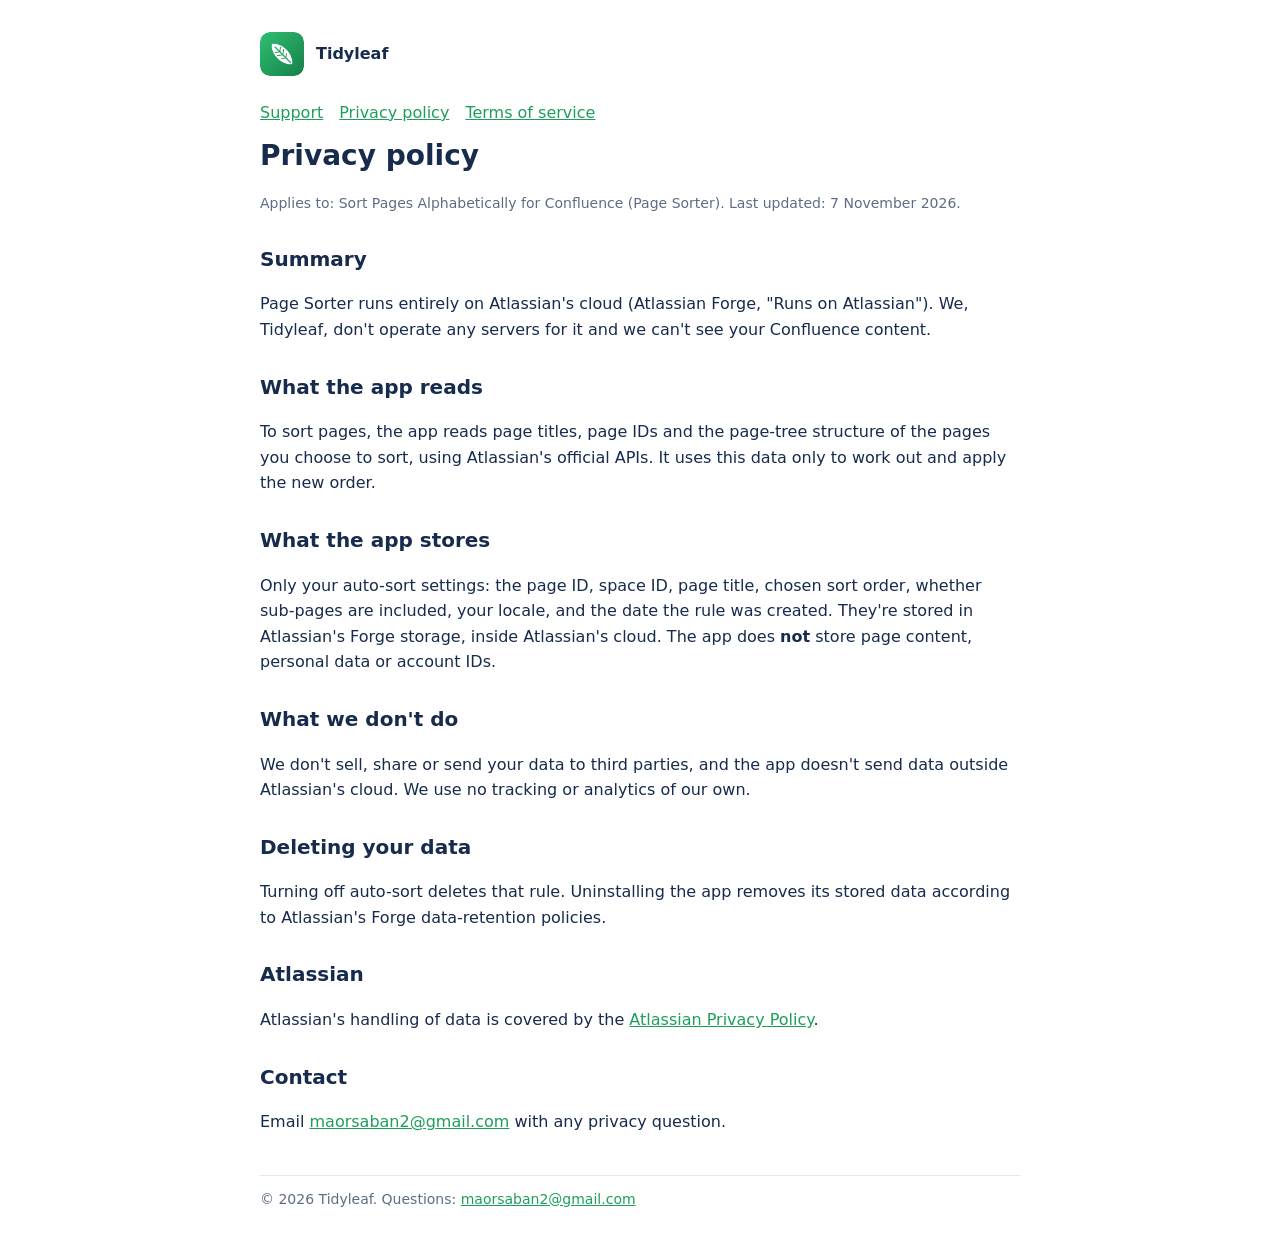
==== privacy.html @ 3b4b34d4 "Add Tidyleaf support, privacy policy and terms pages Co-Authored-By: Claude Opus 5.5 <noreply@anthro" ====
<!doctype html><html lang="en"><head><meta charset="utf-8"><meta name="viewport" content="width=device-width,initial-scale=1"><title>Tidyleaf Privacy Policy</title><link rel="stylesheet" href="style.css"></head><body>
<header><img src="tidyleaf-logo-144.png" alt=""><strong>Tidyleaf</strong></header><nav><a href="index.html">Support</a><a href="privacy.html">Privacy policy</a><a href="terms.html">Terms of service</a></nav>
<h1>Privacy policy</h1><p class="muted">Applies to: Sort Pages Alphabetically for Confluence (Page Sorter). Last updated: 7 November 2026.</p>
<h2>Summary</h2><p>Page Sorter runs entirely on Atlassian's cloud (Atlassian Forge, "Runs on Atlassian"). We, Tidyleaf, don't operate any servers for it and we can't see your Confluence content.</p>
<h2>What the app reads</h2><p>To sort pages, the app reads page titles, page IDs and the page-tree structure of the pages you choose to sort, using Atlassian's official APIs. It uses this data only to work out and apply the new order.</p>
<h2>What the app stores</h2><p>Only your auto-sort settings: the page ID, space ID, page title, chosen sort order, whether sub-pages are included, your locale, and the date the rule was created. They're stored in Atlassian's Forge storage, inside Atlassian's cloud. The app does <strong>not</strong> store page content, personal data or account IDs.</p>
<h2>What we don't do</h2><p>We don't sell, share or send your data to third parties, and the app doesn't send data outside Atlassian's cloud. We use no tracking or analytics of our own.</p>
<h2>Deleting your data</h2><p>Turning off auto-sort deletes that rule. Uninstalling the app removes its stored data according to Atlassian's Forge data-retention policies.</p>
<h2>Atlassian</h2><p>Atlassian's handling of data is covered by the <a href="https://www.atlassian.com/legal/privacy-policy">Atlassian Privacy Policy</a>.</p>
<h2>Contact</h2><p>Email <a href="mailto:maorsaban2@gmail.com">maorsaban2@gmail.com</a> with any privacy question.</p>
<footer class="muted">© 2026 Tidyleaf. Questions: <a href="mailto:maorsaban2@gmail.com">maorsaban2@gmail.com</a></footer>
</body></html>
---- style.css ----
:root{--fg:#172b4d;--muted:#5e6c84;--accent:#1e9e5b;--bg:#fff}
@media (prefers-color-scheme:dark){:root{--fg:#e6edf3;--muted:#9aa7b4;--bg:#16191d}}
body{font:16px/1.6 system-ui,-apple-system,Segoe UI,Roboto,sans-serif;color:var(--fg);background:var(--bg);max-width:760px;margin:0 auto;padding:32px 16px}
header{display:flex;align-items:center;gap:12px;margin-bottom:24px}header img{width:44px;height:44px;border-radius:10px}
h1{font-size:28px;margin:8px 0}h2{font-size:20px;margin-top:28px}a{color:var(--accent)}
nav a{margin-right:16px}.muted{color:var(--muted);font-size:14px}footer{margin-top:40px;border-top:1px solid #8883;padding-top:12px}
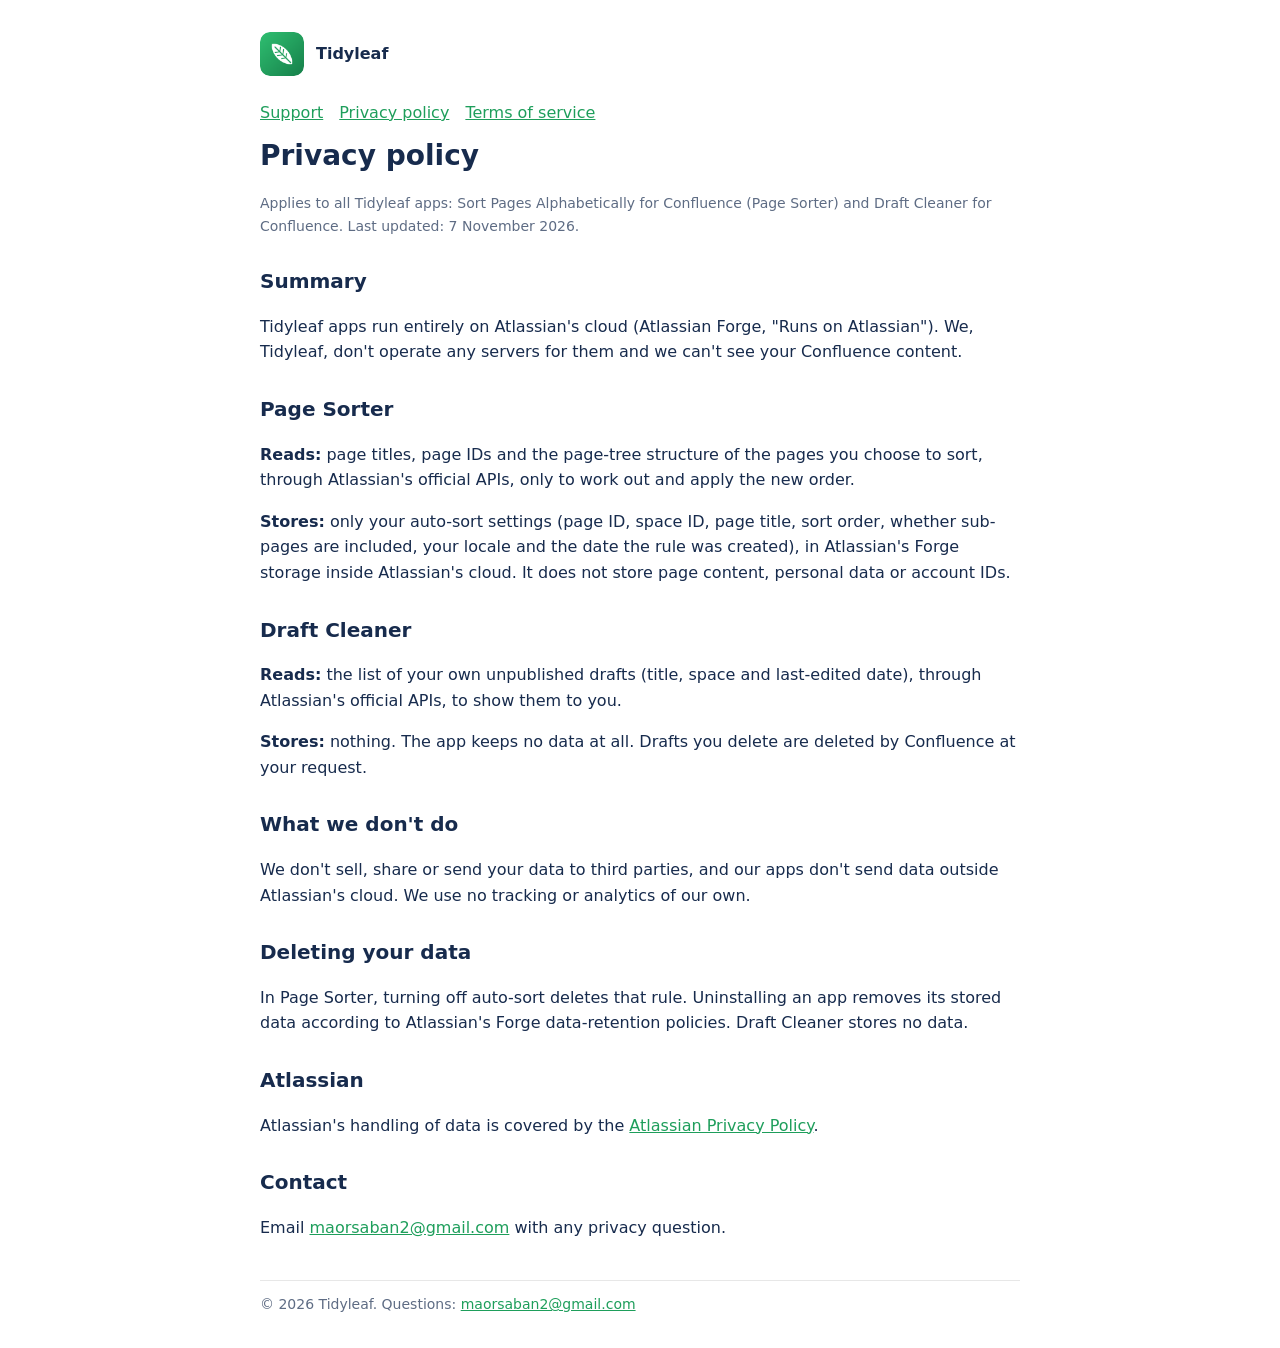
==== commit b348bb89: "Add Draft Cleaner to support, privacy and terms pages Co-Authored-By: Claude Opus 5.5 <noreply@anthr" ====
--- a/privacy.html
+++ b/privacy.html
@@ -1,11 +1,15 @@
 <!doctype html><html lang="en"><head><meta charset="utf-8"><meta name="viewport" content="width=device-width,initial-scale=1"><title>Tidyleaf Privacy Policy</title><link rel="stylesheet" href="style.css"></head><body>
 <header><img src="tidyleaf-logo-144.png" alt=""><strong>Tidyleaf</strong></header><nav><a href="index.html">Support</a><a href="privacy.html">Privacy policy</a><a href="terms.html">Terms of service</a></nav>
-<h1>Privacy policy</h1><p class="muted">Applies to: Sort Pages Alphabetically for Confluence (Page Sorter). Last updated: 7 November 2026.</p>
-<h2>Summary</h2><p>Page Sorter runs entirely on Atlassian's cloud (Atlassian Forge, "Runs on Atlassian"). We, Tidyleaf, don't operate any servers for it and we can't see your Confluence content.</p>
-<h2>What the app reads</h2><p>To sort pages, the app reads page titles, page IDs and the page-tree structure of the pages you choose to sort, using Atlassian's official APIs. It uses this data only to work out and apply the new order.</p>
-<h2>What the app stores</h2><p>Only your auto-sort settings: the page ID, space ID, page title, chosen sort order, whether sub-pages are included, your locale, and the date the rule was created. They're stored in Atlassian's Forge storage, inside Atlassian's cloud. The app does <strong>not</strong> store page content, personal data or account IDs.</p>
-<h2>What we don't do</h2><p>We don't sell, share or send your data to third parties, and the app doesn't send data outside Atlassian's cloud. We use no tracking or analytics of our own.</p>
-<h2>Deleting your data</h2><p>Turning off auto-sort deletes that rule. Uninstalling the app removes its stored data according to Atlassian's Forge data-retention policies.</p>
+<h1>Privacy policy</h1><p class="muted">Applies to all Tidyleaf apps: Sort Pages Alphabetically for Confluence (Page Sorter) and Draft Cleaner for Confluence. Last updated: 7 November 2026.</p>
+<h2>Summary</h2><p>Tidyleaf apps run entirely on Atlassian's cloud (Atlassian Forge, "Runs on Atlassian"). We, Tidyleaf, don't operate any servers for them and we can't see your Confluence content.</p>
+<h2>Page Sorter</h2>
+<p><strong>Reads:</strong> page titles, page IDs and the page-tree structure of the pages you choose to sort, through Atlassian's official APIs, only to work out and apply the new order.</p>
+<p><strong>Stores:</strong> only your auto-sort settings (page ID, space ID, page title, sort order, whether sub-pages are included, your locale and the date the rule was created), in Atlassian's Forge storage inside Atlassian's cloud. It does not store page content, personal data or account IDs.</p>
+<h2>Draft Cleaner</h2>
+<p><strong>Reads:</strong> the list of your own unpublished drafts (title, space and last-edited date), through Atlassian's official APIs, to show them to you.</p>
+<p><strong>Stores:</strong> nothing. The app keeps no data at all. Drafts you delete are deleted by Confluence at your request.</p>
+<h2>What we don't do</h2><p>We don't sell, share or send your data to third parties, and our apps don't send data outside Atlassian's cloud. We use no tracking or analytics of our own.</p>
+<h2>Deleting your data</h2><p>In Page Sorter, turning off auto-sort deletes that rule. Uninstalling an app removes its stored data according to Atlassian's Forge data-retention policies. Draft Cleaner stores no data.</p>
 <h2>Atlassian</h2><p>Atlassian's handling of data is covered by the <a href="https://www.atlassian.com/legal/privacy-policy">Atlassian Privacy Policy</a>.</p>
 <h2>Contact</h2><p>Email <a href="mailto:maorsaban2@gmail.com">maorsaban2@gmail.com</a> with any privacy question.</p>
 <footer class="muted">© 2026 Tidyleaf. Questions: <a href="mailto:maorsaban2@gmail.com">maorsaban2@gmail.com</a></footer>
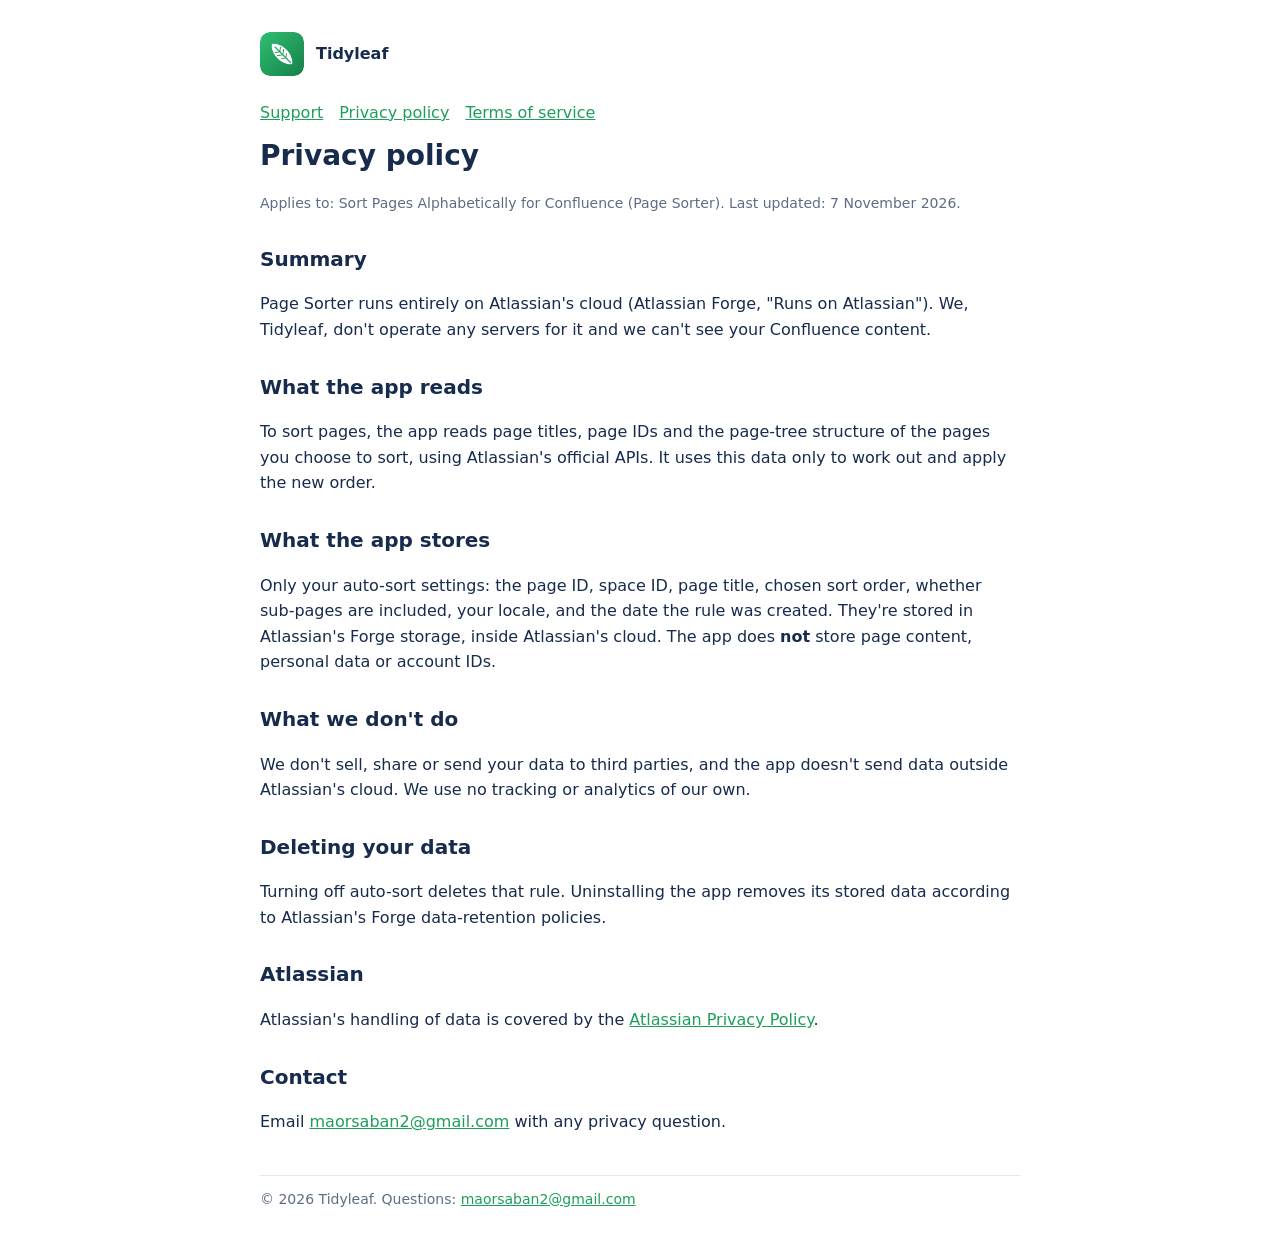
==== commit 03c1fcc6: "Remove Draft Cleaner from support pages (app not released) Co-Authored-By: Claude Opus 5.5 <noreply@" ====
--- a/privacy.html
+++ b/privacy.html
@@ -1,15 +1,11 @@
 <!doctype html><html lang="en"><head><meta charset="utf-8"><meta name="viewport" content="width=device-width,initial-scale=1"><title>Tidyleaf Privacy Policy</title><link rel="stylesheet" href="style.css"></head><body>
 <header><img src="tidyleaf-logo-144.png" alt=""><strong>Tidyleaf</strong></header><nav><a href="index.html">Support</a><a href="privacy.html">Privacy policy</a><a href="terms.html">Terms of service</a></nav>
-<h1>Privacy policy</h1><p class="muted">Applies to all Tidyleaf apps: Sort Pages Alphabetically for Confluence (Page Sorter) and Draft Cleaner for Confluence. Last updated: 7 November 2026.</p>
-<h2>Summary</h2><p>Tidyleaf apps run entirely on Atlassian's cloud (Atlassian Forge, "Runs on Atlassian"). We, Tidyleaf, don't operate any servers for them and we can't see your Confluence content.</p>
-<h2>Page Sorter</h2>
-<p><strong>Reads:</strong> page titles, page IDs and the page-tree structure of the pages you choose to sort, through Atlassian's official APIs, only to work out and apply the new order.</p>
-<p><strong>Stores:</strong> only your auto-sort settings (page ID, space ID, page title, sort order, whether sub-pages are included, your locale and the date the rule was created), in Atlassian's Forge storage inside Atlassian's cloud. It does not store page content, personal data or account IDs.</p>
-<h2>Draft Cleaner</h2>
-<p><strong>Reads:</strong> the list of your own unpublished drafts (title, space and last-edited date), through Atlassian's official APIs, to show them to you.</p>
-<p><strong>Stores:</strong> nothing. The app keeps no data at all. Drafts you delete are deleted by Confluence at your request.</p>
-<h2>What we don't do</h2><p>We don't sell, share or send your data to third parties, and our apps don't send data outside Atlassian's cloud. We use no tracking or analytics of our own.</p>
-<h2>Deleting your data</h2><p>In Page Sorter, turning off auto-sort deletes that rule. Uninstalling an app removes its stored data according to Atlassian's Forge data-retention policies. Draft Cleaner stores no data.</p>
+<h1>Privacy policy</h1><p class="muted">Applies to: Sort Pages Alphabetically for Confluence (Page Sorter). Last updated: 7 November 2026.</p>
+<h2>Summary</h2><p>Page Sorter runs entirely on Atlassian's cloud (Atlassian Forge, "Runs on Atlassian"). We, Tidyleaf, don't operate any servers for it and we can't see your Confluence content.</p>
+<h2>What the app reads</h2><p>To sort pages, the app reads page titles, page IDs and the page-tree structure of the pages you choose to sort, using Atlassian's official APIs. It uses this data only to work out and apply the new order.</p>
+<h2>What the app stores</h2><p>Only your auto-sort settings: the page ID, space ID, page title, chosen sort order, whether sub-pages are included, your locale, and the date the rule was created. They're stored in Atlassian's Forge storage, inside Atlassian's cloud. The app does <strong>not</strong> store page content, personal data or account IDs.</p>
+<h2>What we don't do</h2><p>We don't sell, share or send your data to third parties, and the app doesn't send data outside Atlassian's cloud. We use no tracking or analytics of our own.</p>
+<h2>Deleting your data</h2><p>Turning off auto-sort deletes that rule. Uninstalling the app removes its stored data according to Atlassian's Forge data-retention policies.</p>
 <h2>Atlassian</h2><p>Atlassian's handling of data is covered by the <a href="https://www.atlassian.com/legal/privacy-policy">Atlassian Privacy Policy</a>.</p>
 <h2>Contact</h2><p>Email <a href="mailto:maorsaban2@gmail.com">maorsaban2@gmail.com</a> with any privacy question.</p>
 <footer class="muted">© 2026 Tidyleaf. Questions: <a href="mailto:maorsaban2@gmail.com">maorsaban2@gmail.com</a></footer>
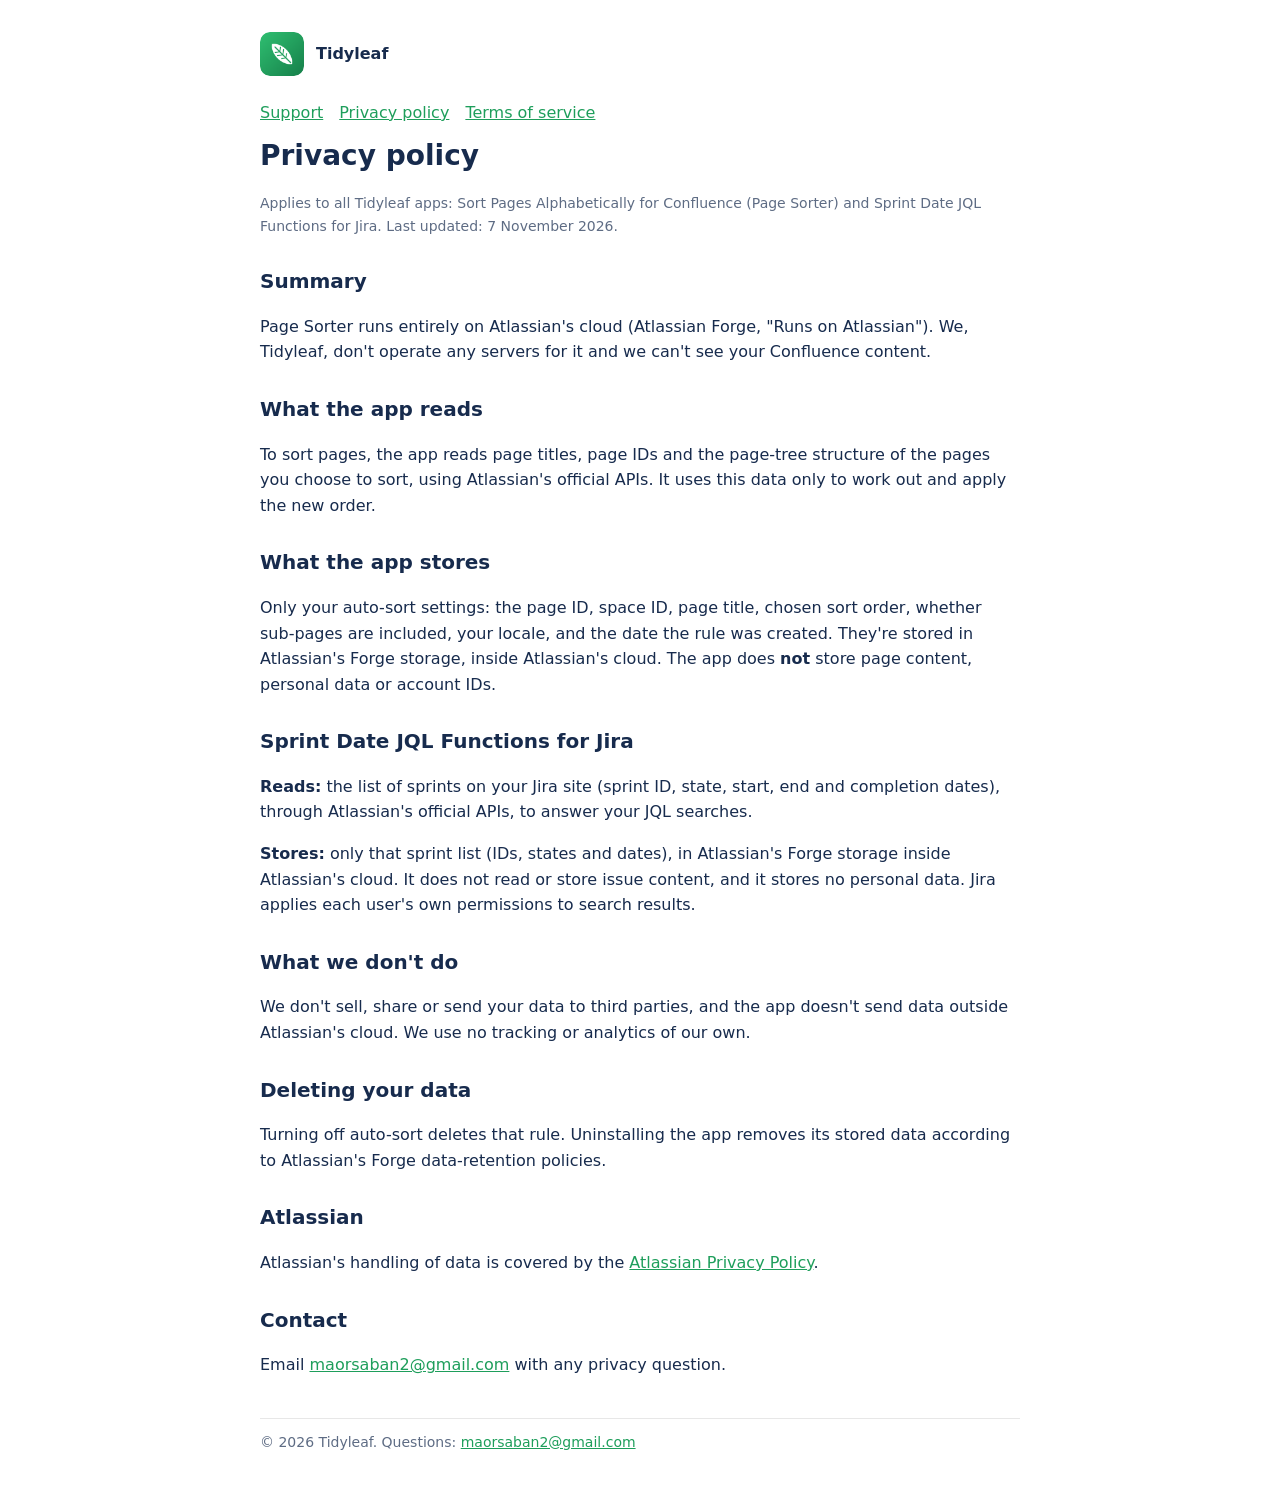
==== commit 15a7699b: "Add Sprint Date JQL Functions for Jira to support, privacy and terms pages Co-Authored-By: Claude Op" ====
--- a/privacy.html
+++ b/privacy.html
@@ -1,9 +1,10 @@
 <!doctype html><html lang="en"><head><meta charset="utf-8"><meta name="viewport" content="width=device-width,initial-scale=1"><title>Tidyleaf Privacy Policy</title><link rel="stylesheet" href="style.css"></head><body>
 <header><img src="tidyleaf-logo-144.png" alt=""><strong>Tidyleaf</strong></header><nav><a href="index.html">Support</a><a href="privacy.html">Privacy policy</a><a href="terms.html">Terms of service</a></nav>
-<h1>Privacy policy</h1><p class="muted">Applies to: Sort Pages Alphabetically for Confluence (Page Sorter). Last updated: 7 November 2026.</p>
+<h1>Privacy policy</h1><p class="muted">Applies to all Tidyleaf apps: Sort Pages Alphabetically for Confluence (Page Sorter) and Sprint Date JQL Functions for Jira. Last updated: 7 November 2026.</p>
 <h2>Summary</h2><p>Page Sorter runs entirely on Atlassian's cloud (Atlassian Forge, "Runs on Atlassian"). We, Tidyleaf, don't operate any servers for it and we can't see your Confluence content.</p>
 <h2>What the app reads</h2><p>To sort pages, the app reads page titles, page IDs and the page-tree structure of the pages you choose to sort, using Atlassian's official APIs. It uses this data only to work out and apply the new order.</p>
 <h2>What the app stores</h2><p>Only your auto-sort settings: the page ID, space ID, page title, chosen sort order, whether sub-pages are included, your locale, and the date the rule was created. They're stored in Atlassian's Forge storage, inside Atlassian's cloud. The app does <strong>not</strong> store page content, personal data or account IDs.</p>
+<h2>Sprint Date JQL Functions for Jira</h2><p><strong>Reads:</strong> the list of sprints on your Jira site (sprint ID, state, start, end and completion dates), through Atlassian's official APIs, to answer your JQL searches.</p><p><strong>Stores:</strong> only that sprint list (IDs, states and dates), in Atlassian's Forge storage inside Atlassian's cloud. It does not read or store issue content, and it stores no personal data. Jira applies each user's own permissions to search results.</p>
 <h2>What we don't do</h2><p>We don't sell, share or send your data to third parties, and the app doesn't send data outside Atlassian's cloud. We use no tracking or analytics of our own.</p>
 <h2>Deleting your data</h2><p>Turning off auto-sort deletes that rule. Uninstalling the app removes its stored data according to Atlassian's Forge data-retention policies.</p>
 <h2>Atlassian</h2><p>Atlassian's handling of data is covered by the <a href="https://www.atlassian.com/legal/privacy-policy">Atlassian Privacy Policy</a>.</p>
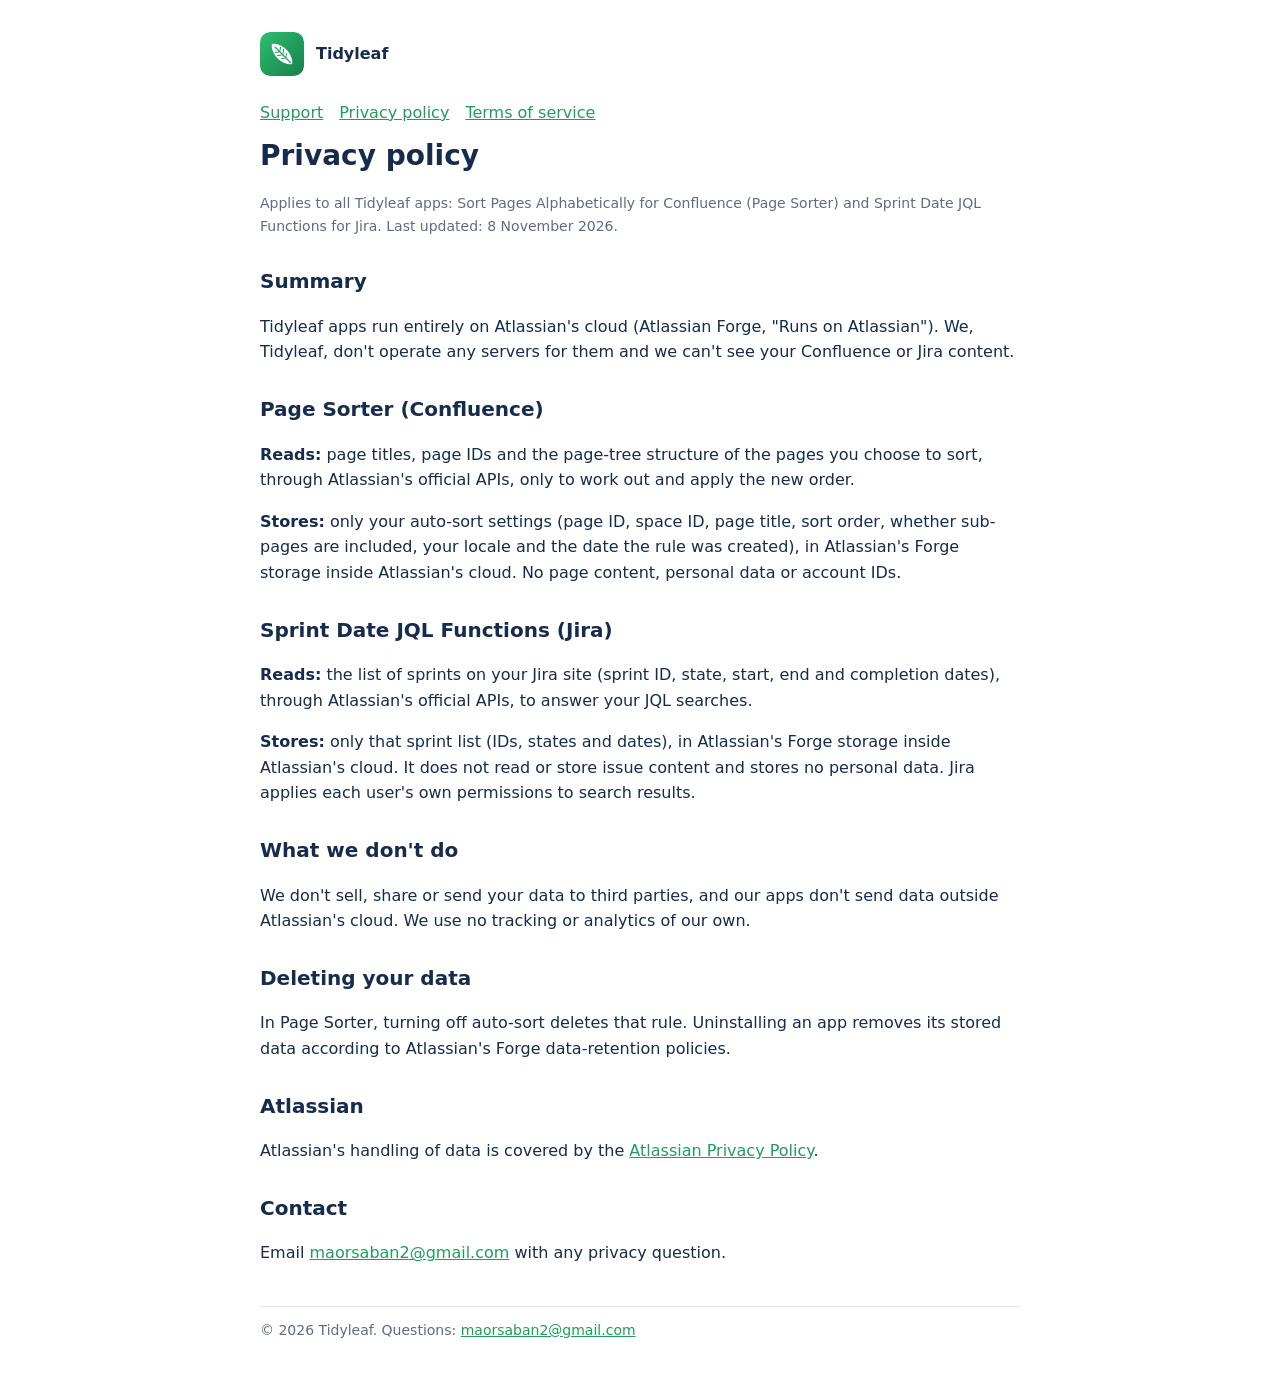
==== commit cb199301: "Clean up privacy and terms wording for multiple apps Co-Authored-By: Claude Opus 5.5 <noreply@anthro" ====
--- a/privacy.html
+++ b/privacy.html
@@ -1,12 +1,15 @@
 <!doctype html><html lang="en"><head><meta charset="utf-8"><meta name="viewport" content="width=device-width,initial-scale=1"><title>Tidyleaf Privacy Policy</title><link rel="stylesheet" href="style.css"></head><body>
 <header><img src="tidyleaf-logo-144.png" alt=""><strong>Tidyleaf</strong></header><nav><a href="index.html">Support</a><a href="privacy.html">Privacy policy</a><a href="terms.html">Terms of service</a></nav>
-<h1>Privacy policy</h1><p class="muted">Applies to all Tidyleaf apps: Sort Pages Alphabetically for Confluence (Page Sorter) and Sprint Date JQL Functions for Jira. Last updated: 7 November 2026.</p>
-<h2>Summary</h2><p>Page Sorter runs entirely on Atlassian's cloud (Atlassian Forge, "Runs on Atlassian"). We, Tidyleaf, don't operate any servers for it and we can't see your Confluence content.</p>
-<h2>What the app reads</h2><p>To sort pages, the app reads page titles, page IDs and the page-tree structure of the pages you choose to sort, using Atlassian's official APIs. It uses this data only to work out and apply the new order.</p>
-<h2>What the app stores</h2><p>Only your auto-sort settings: the page ID, space ID, page title, chosen sort order, whether sub-pages are included, your locale, and the date the rule was created. They're stored in Atlassian's Forge storage, inside Atlassian's cloud. The app does <strong>not</strong> store page content, personal data or account IDs.</p>
-<h2>Sprint Date JQL Functions for Jira</h2><p><strong>Reads:</strong> the list of sprints on your Jira site (sprint ID, state, start, end and completion dates), through Atlassian's official APIs, to answer your JQL searches.</p><p><strong>Stores:</strong> only that sprint list (IDs, states and dates), in Atlassian's Forge storage inside Atlassian's cloud. It does not read or store issue content, and it stores no personal data. Jira applies each user's own permissions to search results.</p>
-<h2>What we don't do</h2><p>We don't sell, share or send your data to third parties, and the app doesn't send data outside Atlassian's cloud. We use no tracking or analytics of our own.</p>
-<h2>Deleting your data</h2><p>Turning off auto-sort deletes that rule. Uninstalling the app removes its stored data according to Atlassian's Forge data-retention policies.</p>
+<h1>Privacy policy</h1><p class="muted">Applies to all Tidyleaf apps: Sort Pages Alphabetically for Confluence (Page Sorter) and Sprint Date JQL Functions for Jira. Last updated: 8 November 2026.</p>
+<h2>Summary</h2><p>Tidyleaf apps run entirely on Atlassian's cloud (Atlassian Forge, "Runs on Atlassian"). We, Tidyleaf, don't operate any servers for them and we can't see your Confluence or Jira content.</p>
+<h2>Page Sorter (Confluence)</h2>
+<p><strong>Reads:</strong> page titles, page IDs and the page-tree structure of the pages you choose to sort, through Atlassian's official APIs, only to work out and apply the new order.</p>
+<p><strong>Stores:</strong> only your auto-sort settings (page ID, space ID, page title, sort order, whether sub-pages are included, your locale and the date the rule was created), in Atlassian's Forge storage inside Atlassian's cloud. No page content, personal data or account IDs.</p>
+<h2>Sprint Date JQL Functions (Jira)</h2>
+<p><strong>Reads:</strong> the list of sprints on your Jira site (sprint ID, state, start, end and completion dates), through Atlassian's official APIs, to answer your JQL searches.</p>
+<p><strong>Stores:</strong> only that sprint list (IDs, states and dates), in Atlassian's Forge storage inside Atlassian's cloud. It does not read or store issue content and stores no personal data. Jira applies each user's own permissions to search results.</p>
+<h2>What we don't do</h2><p>We don't sell, share or send your data to third parties, and our apps don't send data outside Atlassian's cloud. We use no tracking or analytics of our own.</p>
+<h2>Deleting your data</h2><p>In Page Sorter, turning off auto-sort deletes that rule. Uninstalling an app removes its stored data according to Atlassian's Forge data-retention policies.</p>
 <h2>Atlassian</h2><p>Atlassian's handling of data is covered by the <a href="https://www.atlassian.com/legal/privacy-policy">Atlassian Privacy Policy</a>.</p>
 <h2>Contact</h2><p>Email <a href="mailto:maorsaban2@gmail.com">maorsaban2@gmail.com</a> with any privacy question.</p>
 <footer class="muted">© 2026 Tidyleaf. Questions: <a href="mailto:maorsaban2@gmail.com">maorsaban2@gmail.com</a></footer>
